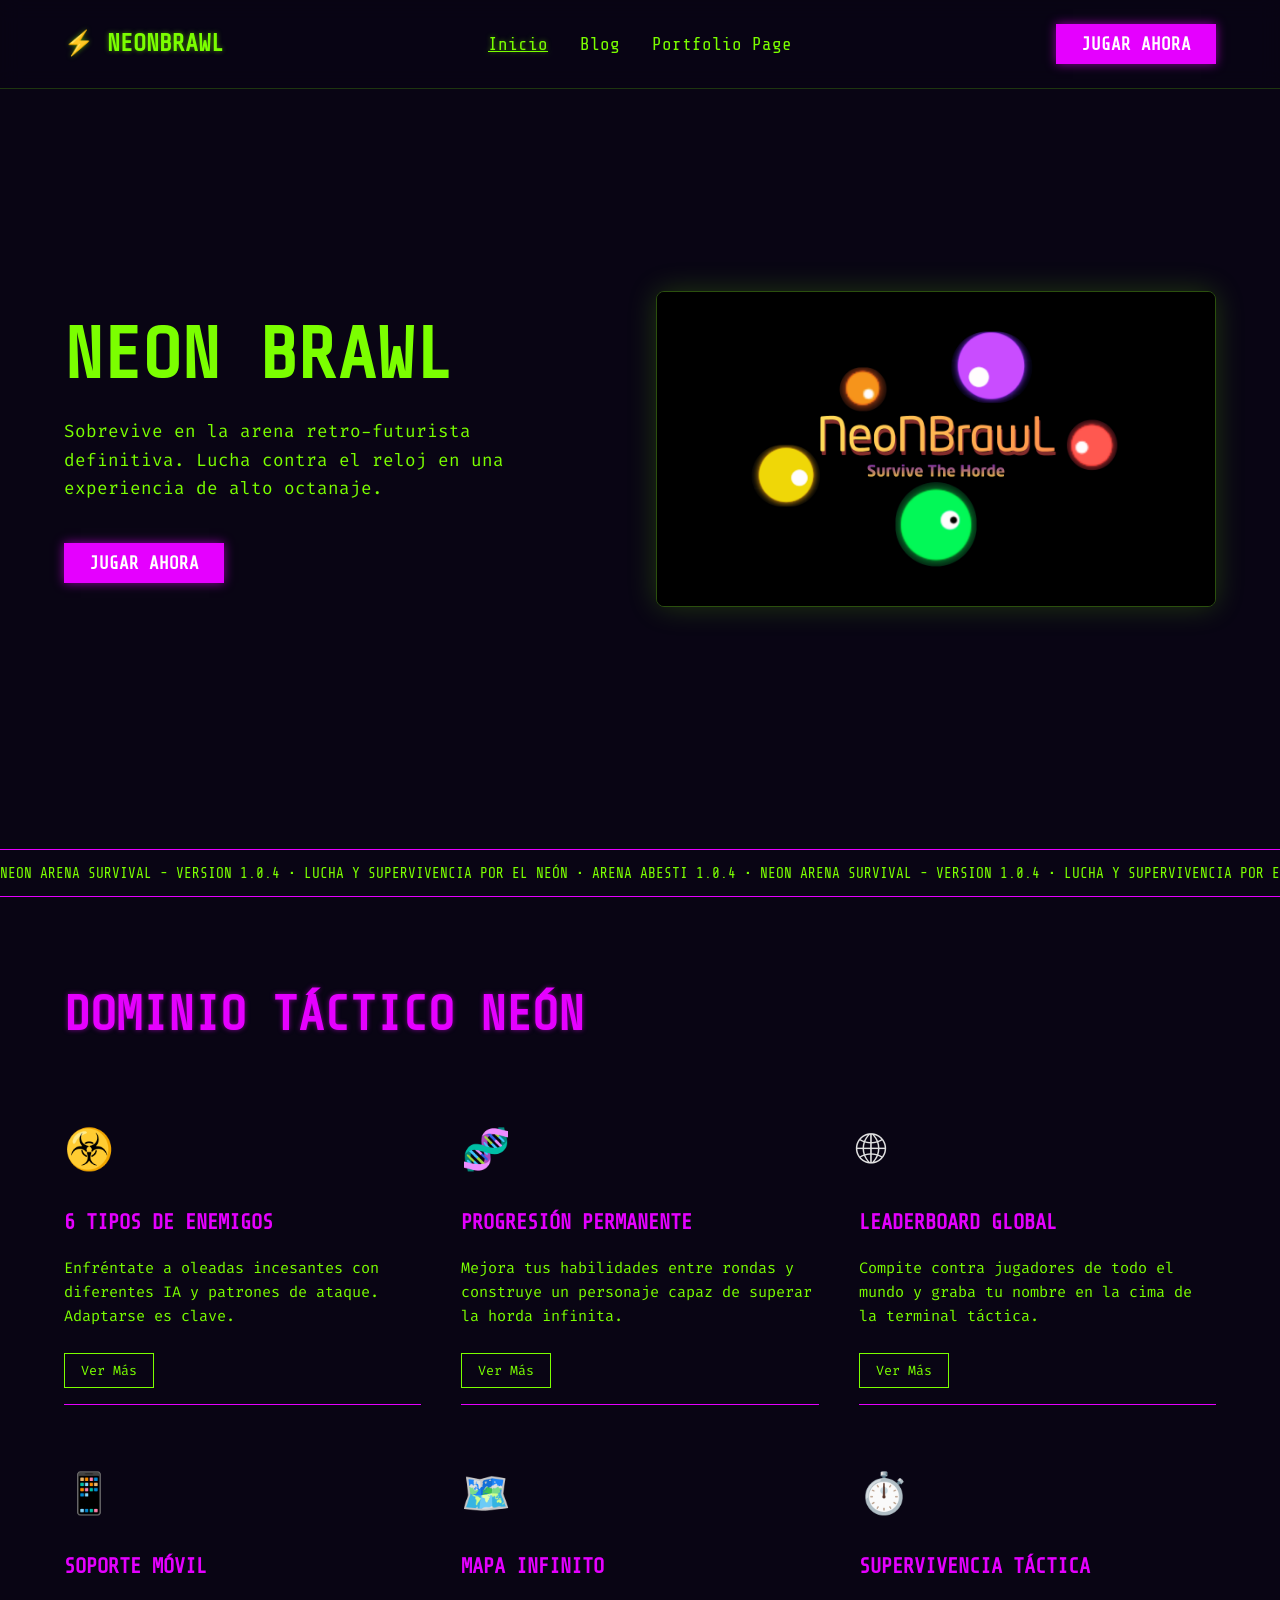
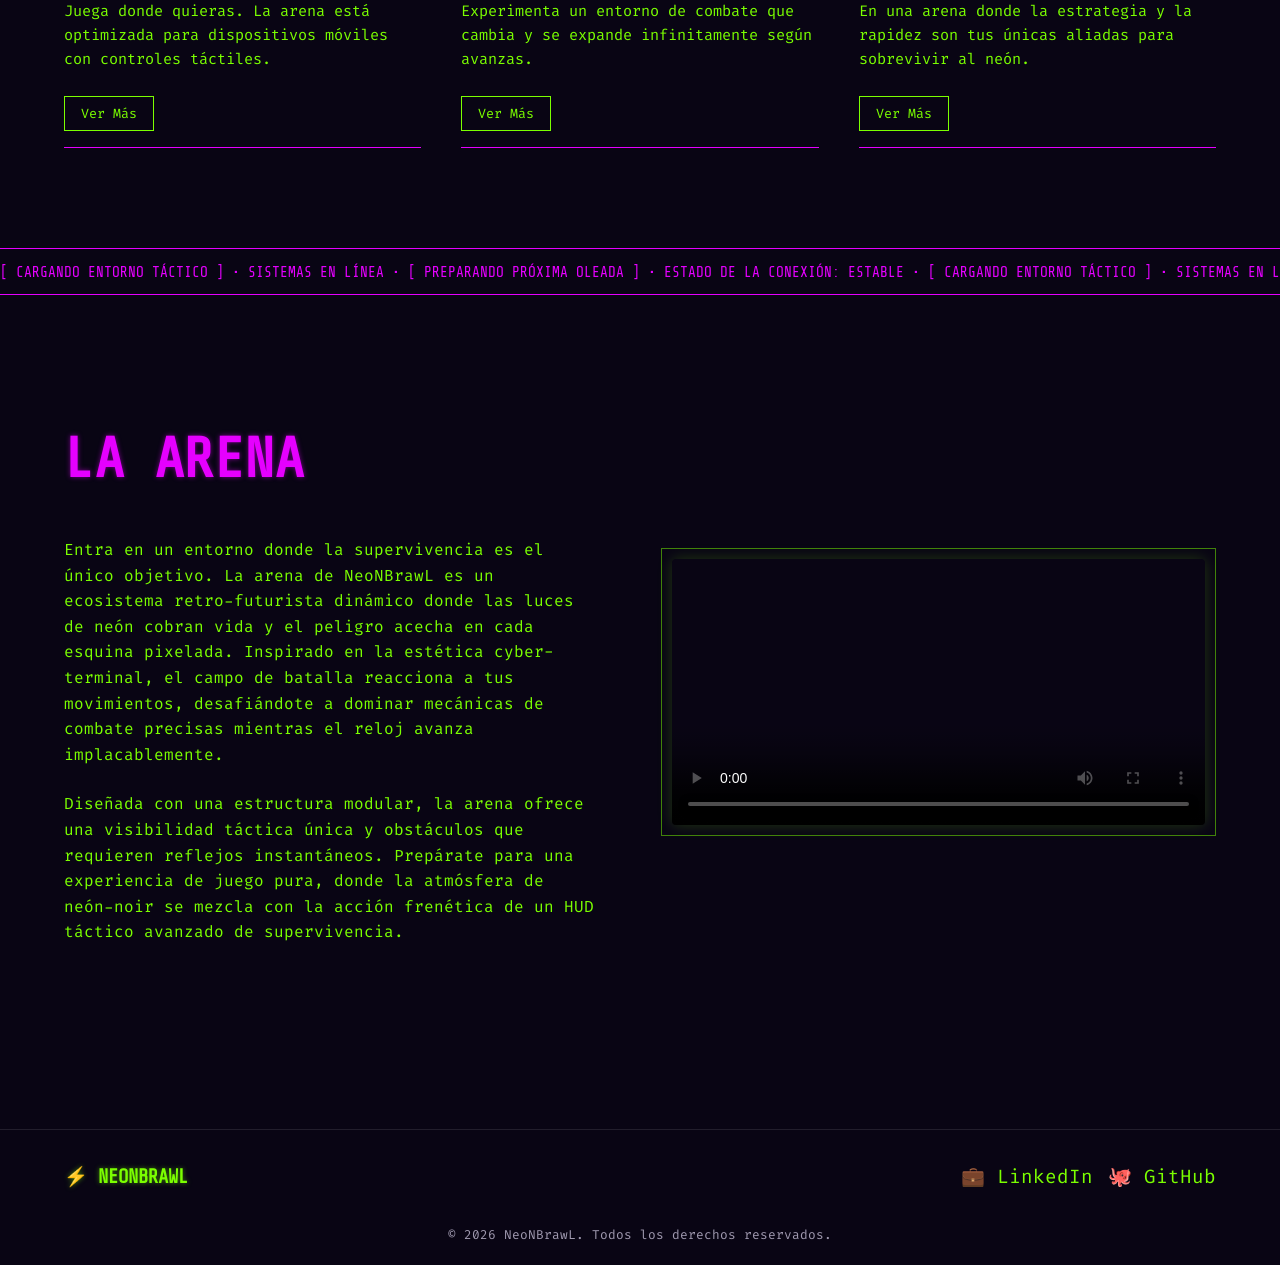
==== index.html @ 0101c2fe "pagina web" ====
<!DOCTYPE html>
<html lang="es">

<head>
    <meta charset="UTF-8">
    <meta name="viewport" content="width=device-width, initial-scale=1.0">
    <meta name="description" content="NeoNBrawL - Sobrevive en la arena retro-futurista definitiva.">
    <title>NeoNBrawL - Inicio</title>
    <link rel="stylesheet" href="css/styles.css">
    <style>
        .hero-logo {
            max-width: 100%;
            height: auto;
            max-height: 250px;
            object-fit: contain;
            margin-bottom: 20px;
            display: block;
        }

        .hero-image img {
            object-fit: cover;
            border-radius: 8px;
        }
    </style>
</head>

<body>

    <nav>
        <div class="logo-container">
            <h2 class="text-neon-green" style="margin:0;">⚡ NeoNBrawL</h2>
        </div>
        <ul class="nav-links">
            <li><a href="index.html" class="text-neon-green" style="text-decoration: underline;">Inicio</a></li>
            <li><a href="blog.html">Blog</a></li>
            <li><a href="about.html">Portfolio Page</a></li>
        </ul>
        <a href="https://cucupg.itch.io/neonbrawl" target="_blank">
            <button class="play-btn bg-neon-purple">JUGAR AHORA</button>
        </a>
    </nav>

    <section class="hero border-wrapper">
        <div class="hero-content">
            <h1 class="hero-title">NEON BRAWL</h1>
            <p class="hero-desc">Sobrevive en la arena retro-futurista definitiva. Lucha contra el reloj en una
                experiencia de alto octanaje.</p>
            <a href="https://cucupg.itch.io/neonbrawl" target="_blank">
                <button class="play-btn bg-neon-purple">JUGAR AHORA</button>
            </a>
        </div>
        <div class="hero-image">
            <img src="./assets/thumbnail.png" alt="NeoNBrawL Thumbnail">
        </div>
    </section>

    <div class="marquee-container">
        <div class="marquee-content">
            NEON ARENA SURVIVAL - VERSION 1.0.4 • LUCHA Y SUPERVIVENCIA POR EL NEÓN • ARENA ABESTI 1.0.4 • NEON ARENA
            SURVIVAL - VERSION 1.0.4 • LUCHA Y SUPERVIVENCIA POR EL NEÓN
        </div>
    </div>

    <section class="features">
        <h2 class="features-title text-neon-purple">Dominio Táctico Neón</h2>
        <div class="features-grid">

            <div class="feature-card">
                <div class="feature-icon">☣️</div>
                <h3>6 Tipos de Enemigos</h3>
                <p>Enfréntate a oleadas incesantes con diferentes IA y patrones de ataque. Adaptarse es clave.</p>
                <button class="btn-outline">Ver Más</button>
            </div>

            <div class="feature-card">
                <div class="feature-icon">🧬</div>
                <h3>Progresión Permanente</h3>
                <p>Mejora tus habilidades entre rondas y construye un personaje capaz de superar la horda infinita.</p>
                <button class="btn-outline">Ver Más</button>
            </div>

            <div class="feature-card">
                <div class="feature-icon">🌐</div>
                <h3>Leaderboard Global</h3>
                <p>Compite contra jugadores de todo el mundo y graba tu nombre en la cima de la terminal táctica.</p>
                <button class="btn-outline">Ver Más</button>
            </div>

            <div class="feature-card">
                <div class="feature-icon">📱</div>
                <h3>Soporte Móvil</h3>
                <p>Juega donde quieras. La arena está optimizada para dispositivos móviles con controles táctiles.</p>
                <button class="btn-outline">Ver Más</button>
            </div>

            <div class="feature-card">
                <div class="feature-icon">🗺️</div>
                <h3>Mapa Infinito</h3>
                <p>Experimenta un entorno de combate que cambia y se expande infinitamente según avanzas.</p>
                <button class="btn-outline">Ver Más</button>
            </div>

            <div class="feature-card">
                <div class="feature-icon">⏱️</div>
                <h3>Supervivencia Táctica</h3>
                <p>En una arena donde la estrategia y la rapidez son tus únicas aliadas para sobrevivir al neón.</p>
                <button class="btn-outline">Ver Más</button>
            </div>

        </div>
    </section>

    <!-- Separador entre Dominio Táctico y La Arena -->
    <div class="marquee-container"
        style="border-top: 1px solid var(--neon-purple); border-bottom: 1px solid var(--neon-purple); margin-top: 20px; margin-bottom: 40px;">
        <div class="marquee-content" style="animation-direction: reverse; color: var(--neon-purple);">
            [ CARGANDO ENTORNO TÁCTICO ] • SISTEMAS EN LÍNEA • [ PREPARANDO PRÓXIMA OLEADA ] • ESTADO DE LA CONEXIÓN:
            ESTABLE • [ CARGANDO ENTORNO TÁCTICO ] • SISTEMAS EN LÍNEA • [ PREPARANDO PRÓXIMA OLEADA ]
        </div>
    </div>

    <section class="arena">
        <div class="arena-grid">
            <div class="arena-content">
                <h2 class="arena-title text-neon-purple">LA ARENA</h2>
                <p class="arena-text">Entra en un entorno donde la supervivencia es el único objetivo. La arena de
                    NeoNBrawL es un ecosistema retro-futurista dinámico donde las luces de neón cobran vida y el peligro
                    acecha en cada esquina pixelada. Inspirado en la estética cyber-terminal, el campo de batalla
                    reacciona a tus movimientos, desafiándote a dominar mecánicas de combate precisas mientras el reloj
                    avanza implacablemente.</p>
                <p class="arena-text">Diseñada con una estructura modular, la arena ofrece una visibilidad táctica única
                    y obstáculos que requieren reflejos instantáneos. Prepárate para una experiencia de juego pura,
                    donde la atmósfera de neón-noir se mezcla con la acción frenética de un HUD táctico avanzado de
                    supervivencia.</p>
            </div>
            <div class="arena-visual">
                <video
                    style="width: 100%; display: block; border-radius: 4px; box-shadow: 0 0 15px rgba(123, 255, 0, 0.2);"
                    controls
                    poster="https://images.unsplash.com/photo-1618005182384-a83a8bd57fbe?q=80&w=1000&auto=format&fit=crop">
                    <source src="./assets/gameplay.mp4" type="video/mp4">
                    Tu navegador no soporta la reproducción de vídeos.
                </video>
            </div>
        </div>
    </section>

    <footer class="social-footer">
        <div class="logo-container">
            <h3 class="text-neon-green" style="font-size:1.2rem; margin:0;">⚡ NeoNBrawL</h3>
        </div>
        <div class="social-links" style="display:flex; gap:15px; align-items:center;">
            <a href="https://www.linkedin.com/in/curro-portillo-guerrero-075600390/" target="_blank" title="LinkedIn">💼
                LinkedIn</a>
            <a href="https://github.com/CurroPG" target="_blank" title="GitHub">🐙 GitHub</a>
        </div>
    </footer>
    <div style="text-align:center; color:var(--text-dim); padding-bottom:20px; font-size:0.8rem;">
        © 2026 NeoNBrawL. Todos los derechos reservados.
    </div>

    <script src="js/main.js"></script>
</body>

</html>
---- css/styles.css ----
@import url('https://fonts.googleapis.com/css2?family=Share+Tech+Mono&family=Fira+Code:wght@300;400;500;700&display=swap');

:root {
    --bg-color: #090514; /* Deep void background */
    --surface-color: #1a1025; /* Slightly lighter for cards */
    --neon-green: #7BFF00;
    --neon-purple: #E500FF;
    --text-main: #e0e0e0;
    --text-dim: #a09ab0;
    --font-heading: 'Share Tech Mono', monospace;
    --font-body: 'Fira Code', monospace;
    --transition-speed: 0.3s;
}

* {
    margin: 0;
    padding: 0;
    box-sizing: border-box;
}

body {
    background-color: var(--bg-color);
    color: var(--text-main);
    font-family: var(--font-body);
    line-height: 1.6;
    overflow-x: hidden;
}

/* Typography elements */
h1, h2, h3, h4, h5, h6 {
    font-family: var(--font-heading);
    text-transform: uppercase;
}

a {
    text-decoration: none;
    color: var(--text-main);
    transition: color var(--transition-speed);
}

/* Neon utilities */
.text-neon-green {
    color: var(--neon-green);
    text-shadow: 0 0 5px rgba(123, 255, 0, 0.5);
}

.text-neon-purple {
    color: var(--neon-purple);
    text-shadow: 0 0 5px rgba(229, 0, 255, 0.5);
}

.bg-neon-purple {
    background-color: var(--neon-purple);
    color: #fff;
    box-shadow: 0 0 10px rgba(229, 0, 255, 0.6);
}

/* Navigation */
nav {
    display: flex;
    justify-content: space-between;
    align-items: center;
    padding: 1.5rem 5%;
    border-bottom: 1px solid rgba(123, 255, 0, 0.2);
    background: rgba(9, 5, 20, 0.9);
    backdrop-filter: blur(10px);
    position: sticky;
    top: 0;
    z-index: 100;
}

.logo-container {
    display: flex;
    align-items: center;
    gap: 10px;
}

.nav-links {
    display: flex;
    gap: 2rem;
    list-style: none;
}

.nav-links a {
    font-family: var(--font-heading);
    font-size: 1.1rem;
    color: var(--neon-green);
}

.nav-links a:hover {
    text-shadow: 0 0 8px var(--neon-green);
}

.play-btn {
    padding: 10px 25px;
    font-family: var(--font-heading);
    font-size: 1.1rem;
    font-weight: bold;
    border: none;
    cursor: pointer;
    transition: all 0.3s ease;
}

.play-btn:hover {
    box-shadow: 0 0 20px rgba(229, 0, 255, 0.8);
    transform: scale(1.05);
}

/* Footer / Marquee */
.marquee-container {
    width: 100%;
    overflow: hidden;
    white-space: nowrap;
    border-top: 1px solid var(--neon-purple);
    border-bottom: 1px solid var(--neon-purple);
    padding: 10px 0;
    margin-top: 40px;
}

.marquee-content {
    display: inline-block;
    animation: marquee 20s linear infinite;
    color: var(--neon-green);
    font-family: var(--font-heading);
    font-size: 0.9rem;
}

@keyframes marquee {
    0% { transform: translateX(100%); }
    100% { transform: translateX(-100%); }
}

/* Sections Global */
section {
    padding: 5rem 5%;
}

/* Hero Section */
.hero {
    display: flex;
    align-items: center;
    justify-content: space-between;
    min-height: 80vh;
    gap: 2rem;
}

.hero-content {
    flex: 1;
}

.hero-title {
    font-size: 4.5rem;
    line-height: 1.1;
    margin-bottom: 1.5rem;
    color: var(--neon-green);
}

.hero-desc {
    font-size: 1.1rem;
    color: var(--neon-green);
    margin-bottom: 2.5rem;
    max-width: 500px;
}

.hero-image {
    flex: 1;
    display: flex;
    justify-content: center;
}

.hero-image img {
    max-width: 100%;
    border: 1px solid rgba(123, 255, 0, 0.3);
    box-shadow: 0 0 30px rgba(123, 255, 0, 0.2);
    border-radius: 4px;
}

/* Features Section */
.features-title {
    font-size: 3rem;
    margin-bottom: 3rem;
    text-align: left;
}

.features-grid {
    display: grid;
    grid-template-columns: repeat(auto-fit, minmax(300px, 1fr));
    gap: 2.5rem;
}

.feature-card {
    background: transparent;
    border-top: 1px solid transparent;
    padding: 1rem 0;
}

.feature-icon {
    font-size: 2.5rem;
    margin-bottom: 1.5rem;
    display: inline-block;
}

.feature-card h3 {
    color: var(--neon-purple);
    margin-bottom: 1rem;
    font-size: 1.3rem;
}

.feature-card p {
    color: var(--neon-green);
    font-size: 0.95rem;
    margin-bottom: 1.5rem;
}

.btn-outline {
    background: transparent;
    color: var(--neon-green);
    border: 1px solid var(--neon-green);
    padding: 8px 16px;
    font-family: var(--font-body);
    cursor: pointer;
    transition: all 0.3s ease;
}

.btn-outline:hover {
    background: rgba(123, 255, 0, 0.1);
    box-shadow: 0 0 10px rgba(123, 255, 0, 0.4);
}

/* Divider Line */
.feature-card {
    border-bottom: 1px solid var(--neon-purple);
}

/* Arena Section */
.arena-grid {
    display: flex;
    gap: 4rem;
    align-items: center;
}

@media (max-width: 768px) {
    .arena-grid {
        flex-direction: column;
    }
}

.arena-content {
    flex: 1;
}

.arena-title {
    font-size: 3.5rem;
    margin-bottom: 2rem;
}

.arena-text {
    color: var(--neon-green);
    margin-bottom: 1.5rem;
}

.arena-visual {
    flex: 1;
    border: 1px solid rgba(123, 255, 0, 0.5);
    padding: 10px;
    position: relative;
}

.arena-visual img {
    width: 100%;
    display: block;
    opacity: 0.8;
}

/* About Page Specific */
.about-container {
    display: flex;
    gap: 4rem;
    margin-top: 3rem;
}

.about-image {
    flex: 1;
    max-width: 400px;
    border: 1px solid var(--neon-purple);
    position: relative;
}

.about-image img {
    width: 100%;
    display: block;
}

.about-image::after {
    content: '';
    position: absolute;
    bottom: -15px;
    left: 0;
    width: 100%;
    height: 1px;
    background: var(--neon-purple);
}

.about-info {
    flex: 2;
}

.status-bar {
    color: var(--neon-green);
    font-size: 0.9rem;
    margin-bottom: 2rem;
    display: flex;
    gap: 2rem;
}

.about-subtitle {
    color: var(--neon-green);
    font-size: 1.2rem;
    margin-bottom: 0.5rem;
}

.about-title {
    font-size: 4rem;
    color: var(--neon-purple);
    margin-bottom: 2rem;
    text-shadow: 0 0 10px rgba(229, 0, 255, 0.4);
}

.about-text {
    color: var(--neon-green);
    margin-bottom: 1.5rem;
}

.skills-grid {
    display: grid;
    grid-template-columns: 1fr 1fr;
    gap: 2rem;
    margin-top: 3rem;
}

.skill-item h4 {
    color: var(--text-dim);
    font-size: 0.8rem;
    margin-bottom: 0.5rem;
}

.skill-item p {
    color: var(--neon-green);
    font-weight: bold;
    font-family: var(--font-heading);
}

.social-footer {
    border-top: 1px solid rgba(255, 255, 255, 0.1);
    margin-top: 5rem;
    padding: 2rem 5%;
    display: flex;
    justify-content: space-between;
    align-items: center;
}

.social-links {
    display: flex;
    gap: 1rem;
}

.social-links a {
    color: var(--neon-green);
    font-size: 1.2rem;
}

/* Blog Page Specific */
.blog-header {
    text-align: center;
    margin-bottom: 4rem;
    border-bottom: 1px solid var(--neon-purple);
    padding-bottom: 1rem;
}

.blog-title {
    font-size: 3.5rem;
    text-shadow: 0 0 15px rgba(229, 0, 255, 0.5);
}

.blog-grid {
    display: grid;
    grid-template-columns: repeat(auto-fit, minmax(320px, 1fr));
    gap: 2rem;
}

.blog-card {
    background-color: var(--surface-color);
    transition: transform 0.3s ease;
}

.blog-card:hover {
    transform: translateY(-5px);
    box-shadow: 0 5px 15px rgba(0,0,0,0.5);
}

.blog-image {
    width: 100%;
    height: 200px;
    object-fit: cover;
    border-bottom: 1px solid var(--neon-purple);
}

.blog-content {
    padding: 1.5rem;
    background: #7a7a7a; /* As per the image standard grey */
    position: relative;
}

.blog-meta {
    display: flex;
    align-items: center;
    gap: 10px;
    margin-bottom: 1rem;
}

.author-avatar {
    width: 30px;
    height: 30px;
    background: var(--neon-purple);
    color: white;
    border-radius: 50%;
    display: flex;
    align-items: center;
    justify-content: center;
    font-weight: bold;
    font-size: 0.8rem;
}

.author-info {
    font-size: 0.8rem;
    color: #4db8ff; /* specific blueish color from image */
}

.blog-card h3 {
    color: #fff;
    margin-bottom: 1rem;
    font-size: 1.4rem;
    font-family: var(--font-body);
    text-transform: none;
}

.blog-card p {
    color: #4db8ff;
    font-size: 0.9rem;
    margin-bottom: 1.5rem;
}

.blog-actions {
    display: flex;
    justify-content: space-between;
    color: var(--text-dim);
    font-size: 0.9rem;
    border-top: 1px solid rgba(0,0,0,0.1);
    padding-top: 1rem;
}

/* Responsive */
@media (max-width: 768px) {
    .hero {
        flex-direction: column;
        text-align: center;
    }
    .hero-title {
        font-size: 3rem;
    }
    .about-container {
        flex-direction: column;
    }
    nav {
        flex-direction: column;
        gap: 1rem;
    }
}
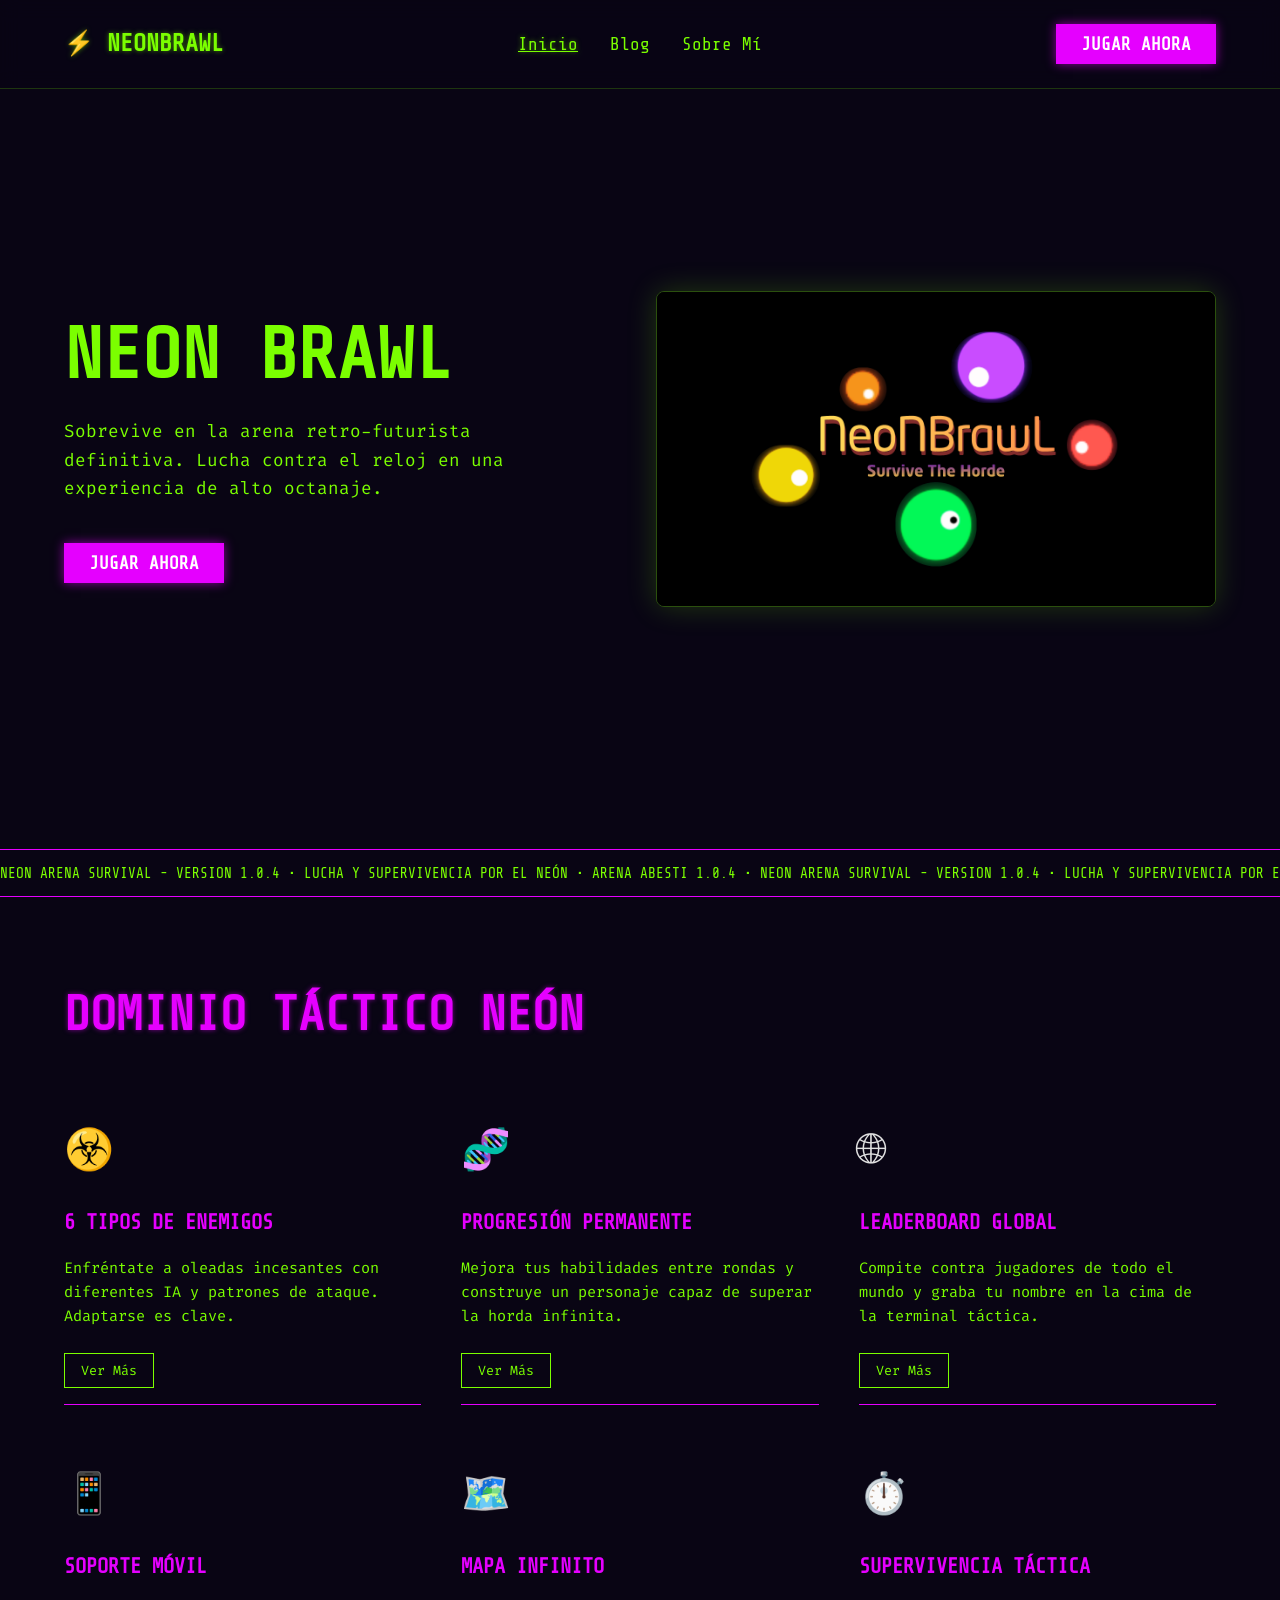
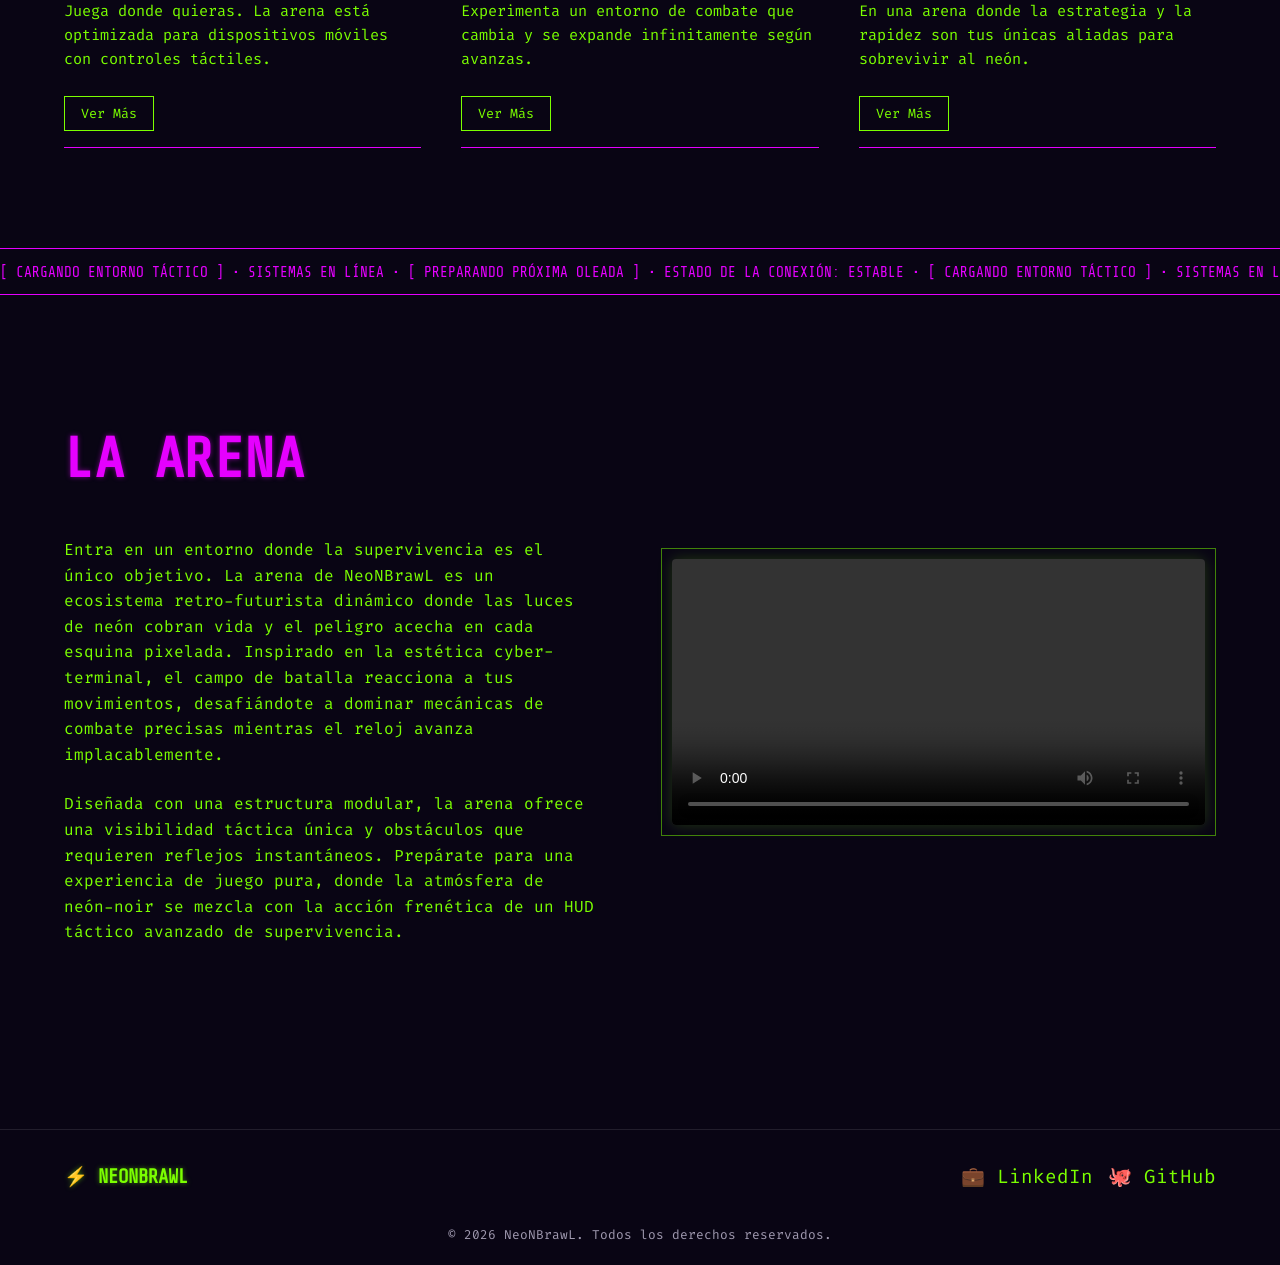
==== commit 268085a7: "pagina web completa" ====
--- a/index.html
+++ b/index.html
@@ -33,7 +33,7 @@
         <ul class="nav-links">
             <li><a href="index.html" class="text-neon-green" style="text-decoration: underline;">Inicio</a></li>
             <li><a href="blog.html">Blog</a></li>
-            <li><a href="about.html">Portfolio Page</a></li>
+            <li><a href="about.html">Sobre Mí</a></li>
         </ul>
         <a href="https://cucupg.itch.io/neonbrawl" target="_blank">
             <button class="play-btn bg-neon-purple">JUGAR AHORA</button>
@@ -136,8 +136,7 @@
             <div class="arena-visual">
                 <video
                     style="width: 100%; display: block; border-radius: 4px; box-shadow: 0 0 15px rgba(123, 255, 0, 0.2);"
-                    controls
-                    poster="https://images.unsplash.com/photo-1618005182384-a83a8bd57fbe?q=80&w=1000&auto=format&fit=crop">
+                    controls>
                     <source src="./assets/gameplay.mp4" type="video/mp4">
                     Tu navegador no soporta la reproducción de vídeos.
                 </video>
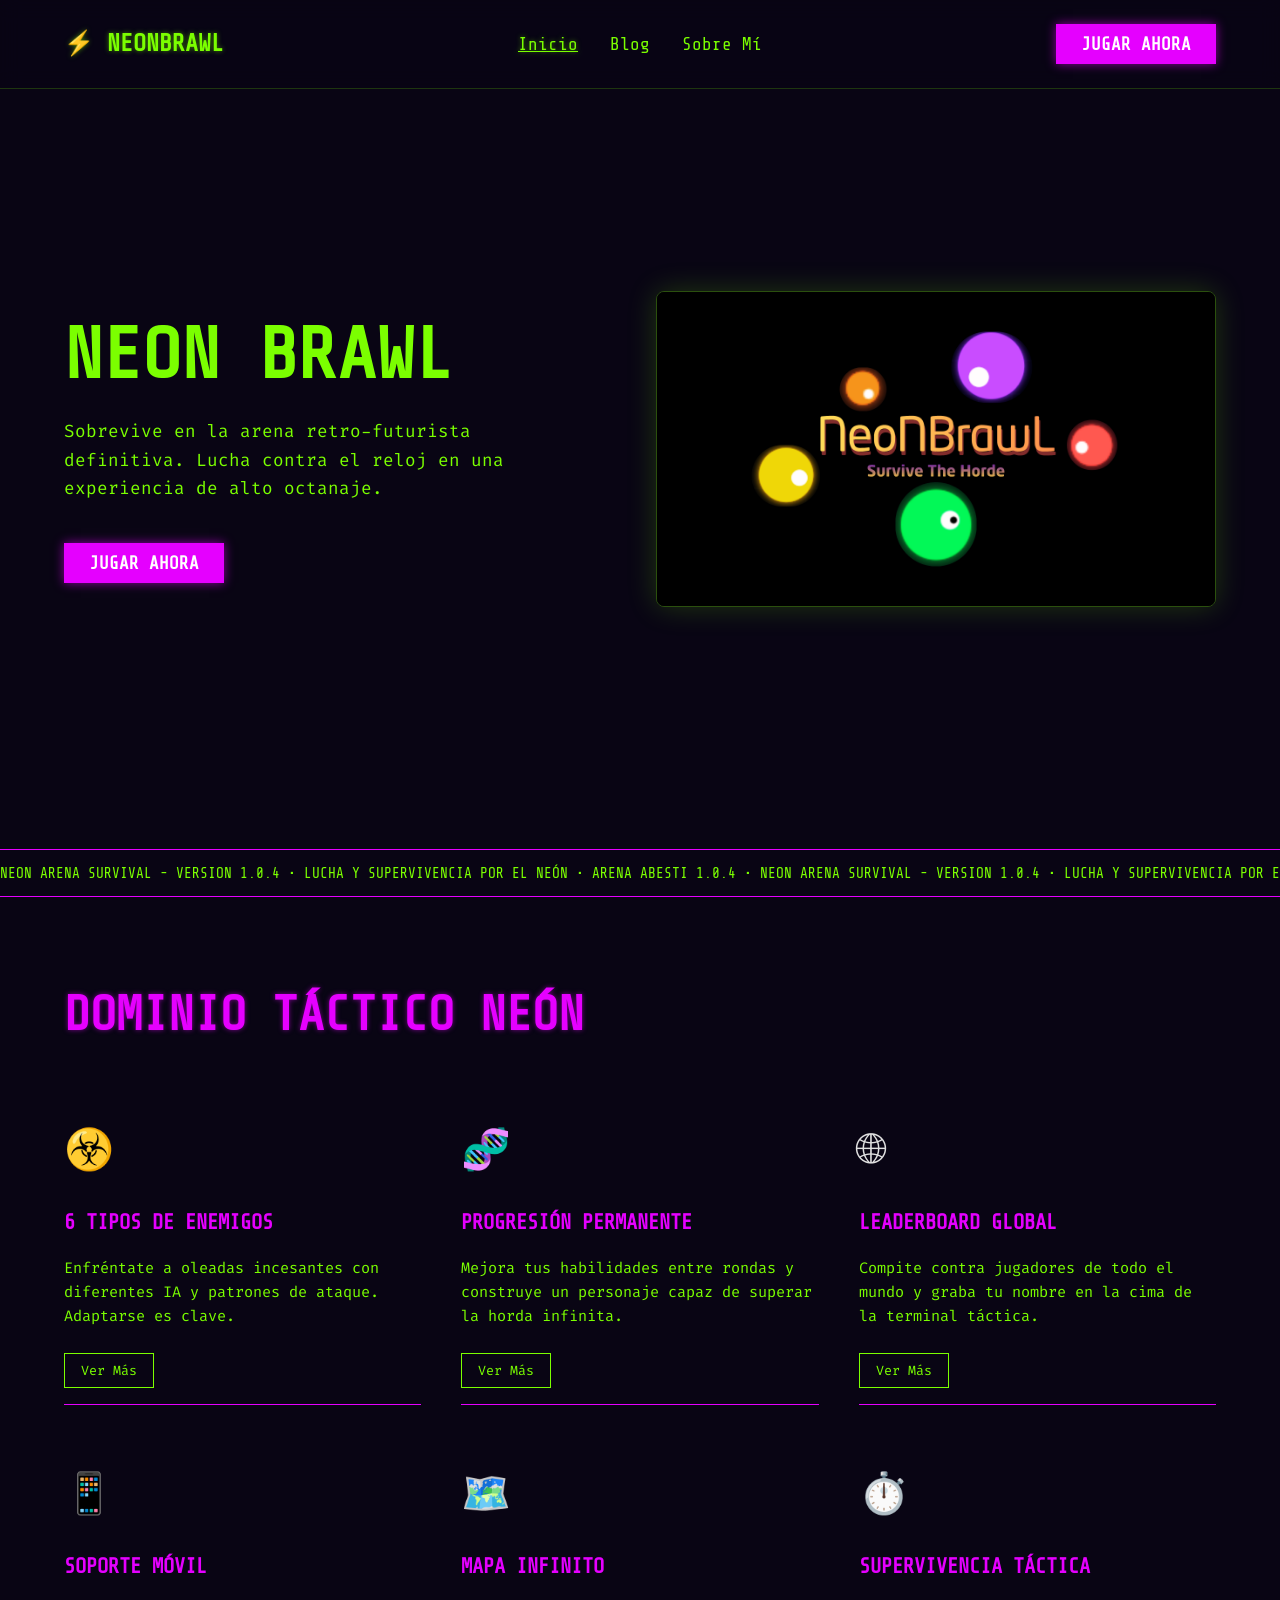
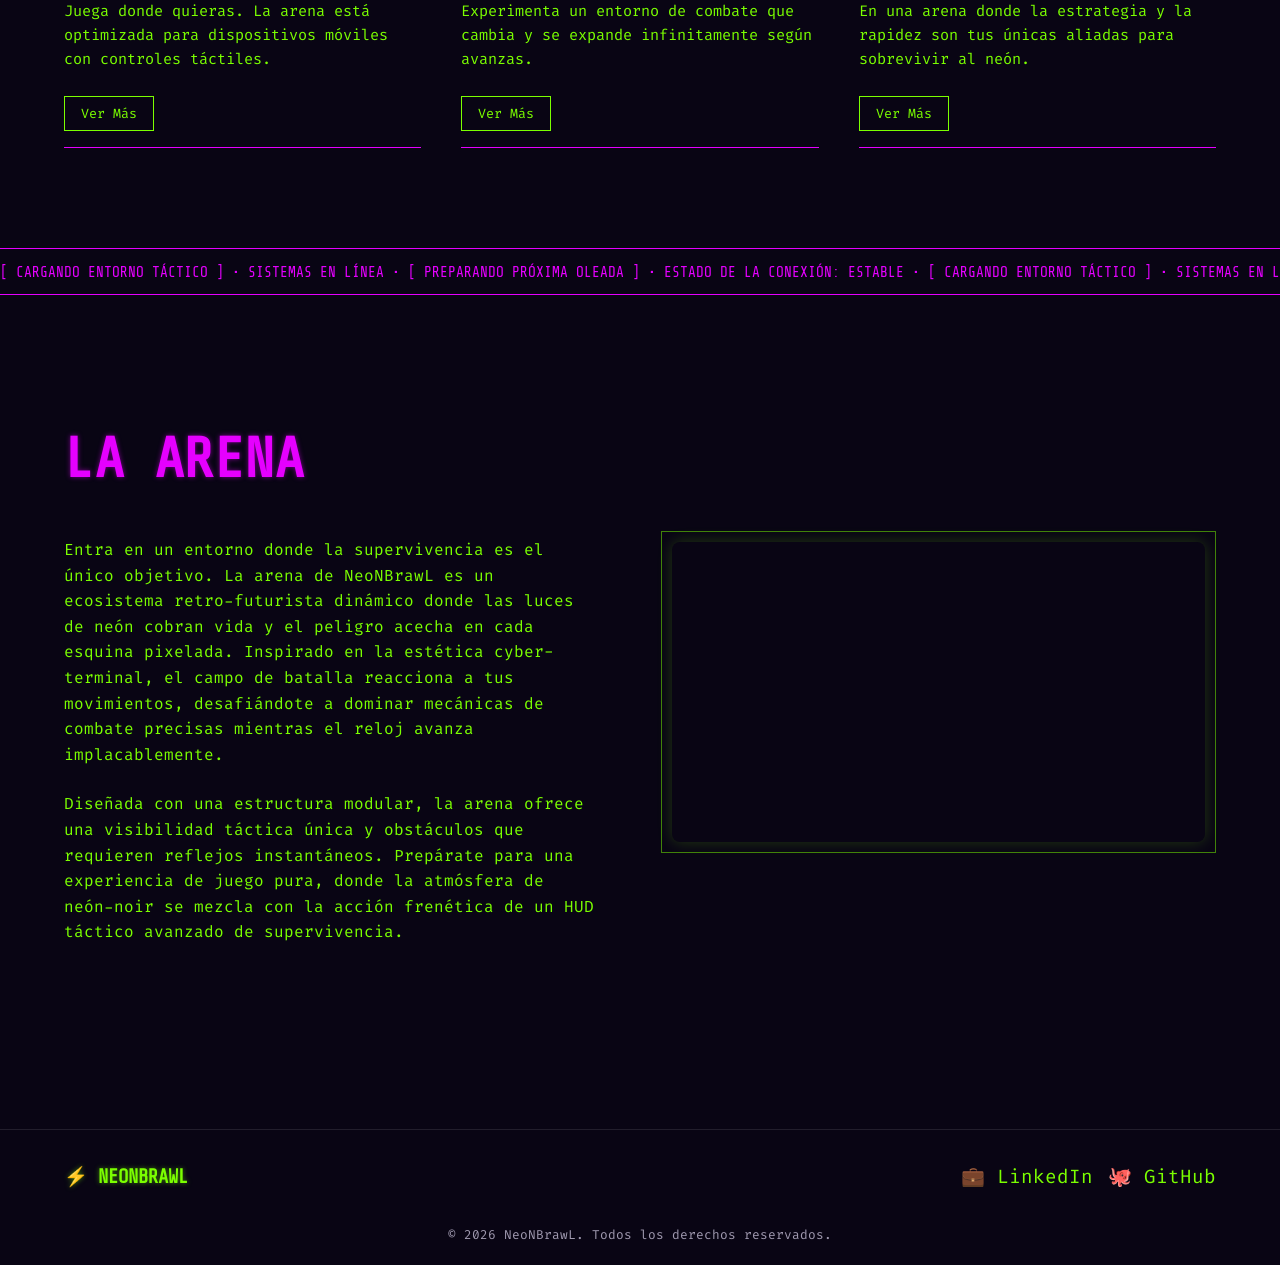
==== commit b261590d: "implementacion video" ====
--- a/index.html
+++ b/index.html
@@ -134,12 +134,13 @@
                     supervivencia.</p>
             </div>
             <div class="arena-visual">
-                <video
-                    style="width: 100%; display: block; border-radius: 4px; box-shadow: 0 0 15px rgba(123, 255, 0, 0.2);"
-                    controls>
-                    <source src="./assets/gameplay.mp4" type="video/mp4">
-                    Tu navegador no soporta la reproducción de vídeos.
-                </video>
+                <iframe
+                    style="width: 100%; aspect-ratio: 16/9; display: block; border-radius: 8px; box-shadow: 0 0 15px rgba(123, 255, 0, 0.2);"
+                    src="https://www.youtube.com/embed/G5zbMnv2_5U?si=TKzb_tUPYEWoI6RK" title="YouTube video player"
+                    frameborder="0"
+                    allow="accelerometer; autoplay; clipboard-write; encrypted-media; gyroscope; picture-in-picture; web-share"
+                    referrerpolicy="strict-origin-when-cross-origin" allowfullscreen>
+                </iframe>
             </div>
         </div>
     </section>
